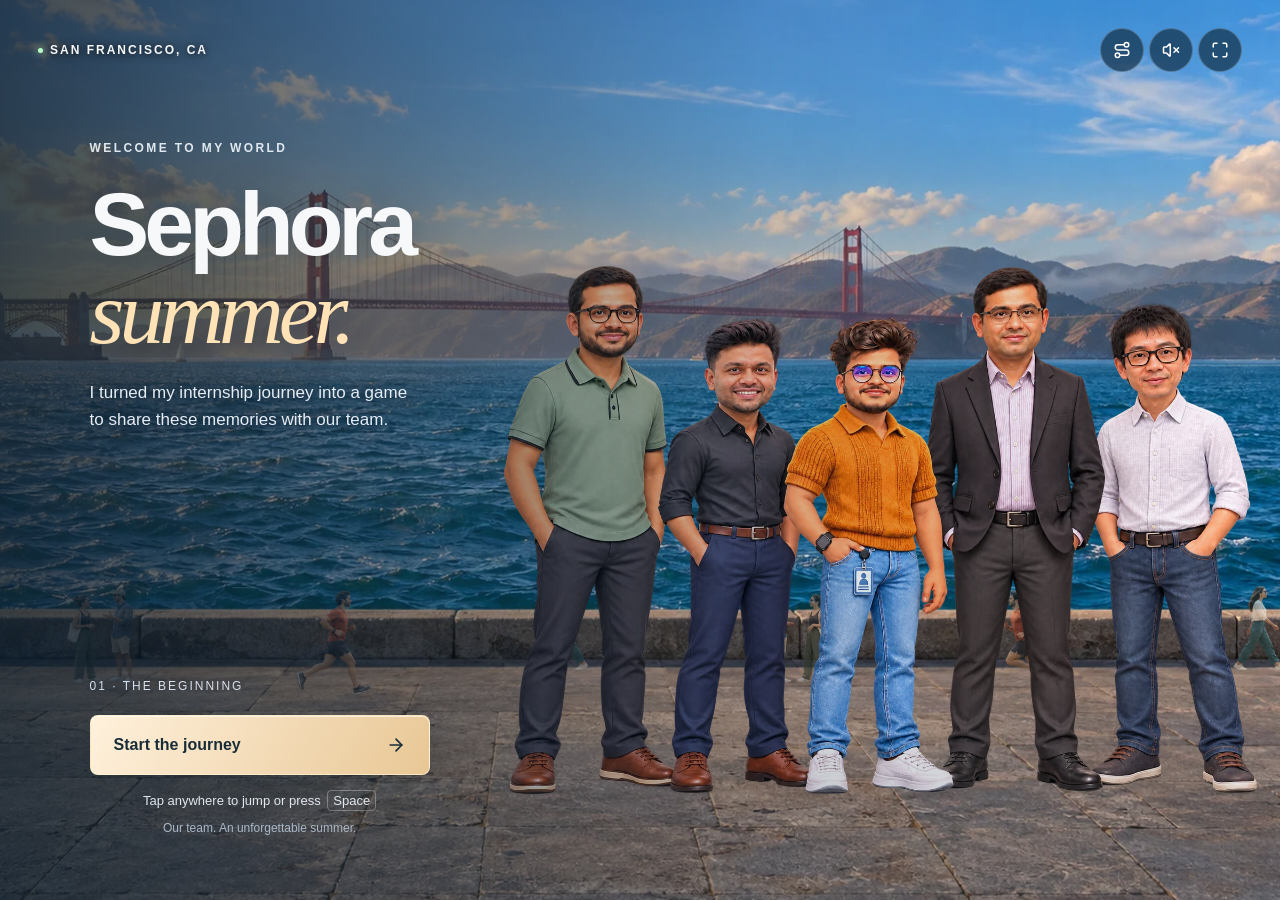
==== summer-game/index.html @ 3979afa3 "Publish cache-safe GitHub Pages game bundles" ====
<!doctype html>
<html lang="en">
  <head>
    <meta charset="UTF-8" />
    <meta name="viewport" content="width=device-width, initial-scale=1, viewport-fit=cover" />
    <meta name="theme-color" content="#081320" />
    <meta name="description" content="My Sephora summer internship journey, as a game." />
    <title>My Sephora Summer | Sanjai</title>
    <script type="module" crossorigin src="/summer-game/_assets/index-pages-v2.js"></script>
    <link rel="stylesheet" crossorigin href="/summer-game/_assets/index-DKiF6QjS.css">
  </head>
  <body>
    <div id="root"></div>
  </body>
</html>
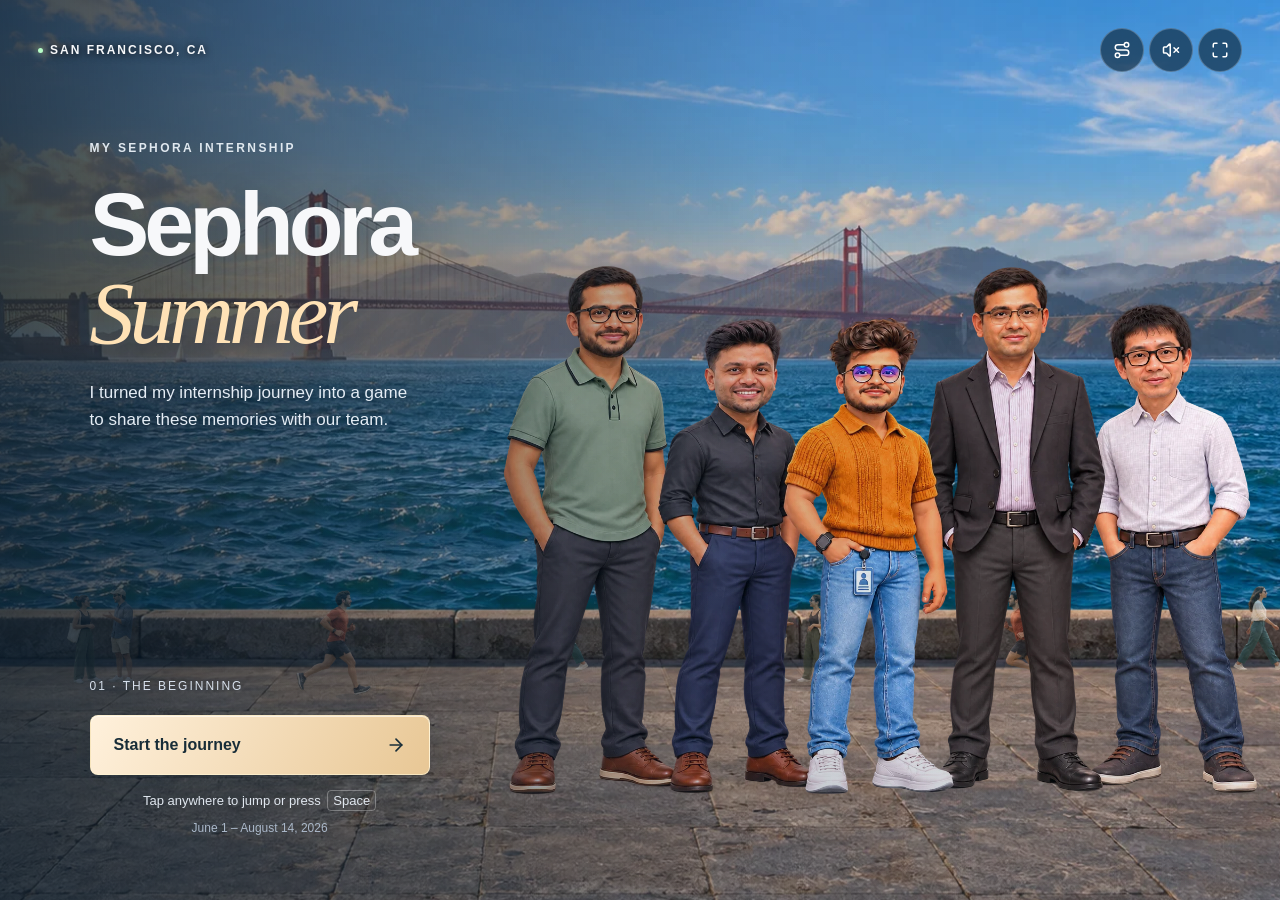
==== commit 63d4cbc2: "Refine internship narrative and dialogue for team presentation" ====
--- a/summer-game/index.html
+++ b/summer-game/index.html
@@ -6,8 +6,8 @@
     <meta name="theme-color" content="#081320" />
     <meta name="description" content="My Sephora summer internship journey, as a game." />
     <title>My Sephora Summer | Sanjai</title>
-    <script type="module" crossorigin src="/summer-game/_assets/index-pages-v2.js"></script>
-    <link rel="stylesheet" crossorigin href="/summer-game/_assets/index-DKiF6QjS.css">
+    <script type="module" crossorigin src="/summer-game/_assets/index-CXpyNs8L.js"></script>
+    <link rel="stylesheet" crossorigin href="/summer-game/_assets/index-D6ruwdI5.css">
   </head>
   <body>
     <div id="root"></div>
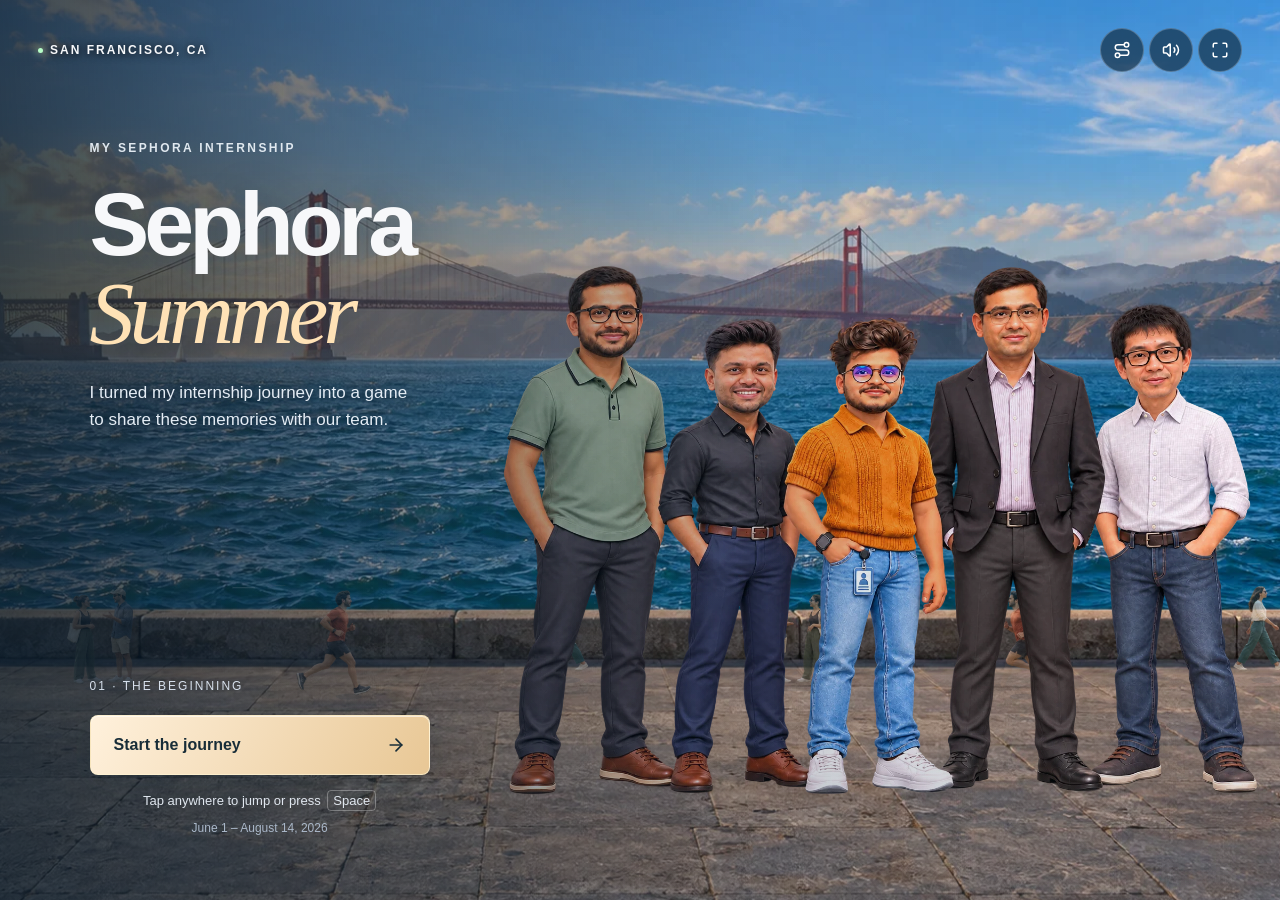
==== commit dfb80c4f: "Add continuous original instrumental background music" ====
--- a/summer-game/index.html
+++ b/summer-game/index.html
@@ -6,8 +6,8 @@
     <meta name="theme-color" content="#081320" />
     <meta name="description" content="My Sephora summer internship journey, as a game." />
     <title>My Sephora Summer | Sanjai</title>
-    <script type="module" crossorigin src="/summer-game/_assets/index-CXpyNs8L.js"></script>
-    <link rel="stylesheet" crossorigin href="/summer-game/_assets/index-D6ruwdI5.css">
+    <script type="module" crossorigin src="/summer-game/_assets/index-fqNBMBrJ.js"></script>
+    <link rel="stylesheet" crossorigin href="/summer-game/_assets/index-Bhte5MnU.css">
   </head>
   <body>
     <div id="root"></div>
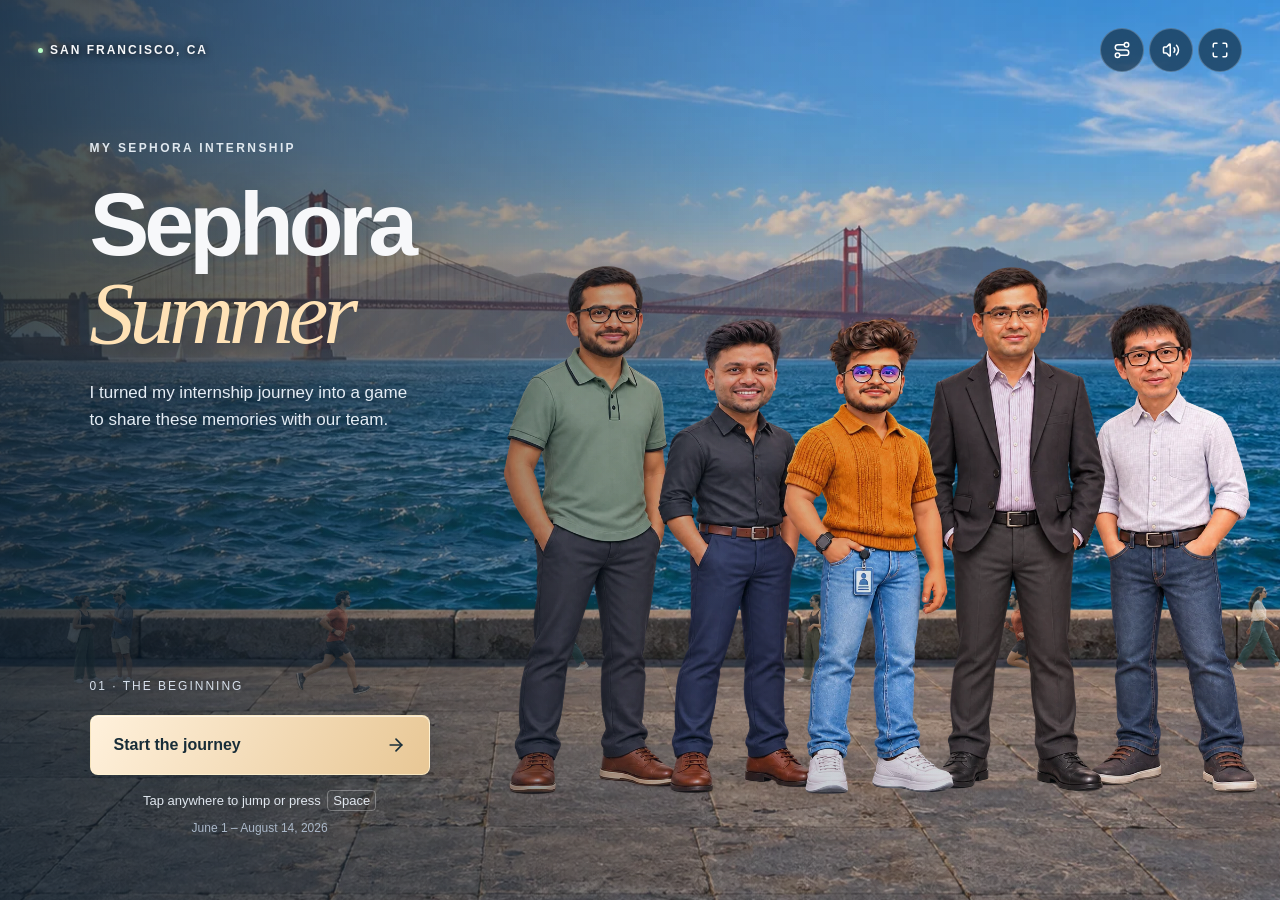
==== commit b280b6c4: "Use final two minutes of supplied soundtrack throughout game" ====
--- a/summer-game/index.html
+++ b/summer-game/index.html
@@ -6,8 +6,8 @@
     <meta name="theme-color" content="#081320" />
     <meta name="description" content="My Sephora summer internship journey, as a game." />
     <title>My Sephora Summer | Sanjai</title>
-    <script type="module" crossorigin src="/summer-game/_assets/index-fqNBMBrJ.js"></script>
-    <link rel="stylesheet" crossorigin href="/summer-game/_assets/index-Bhte5MnU.css">
+    <script type="module" crossorigin src="/summer-game/_assets/index-mLFIqXoE.js"></script>
+    <link rel="stylesheet" crossorigin href="/summer-game/_assets/index-D6ruwdI5.css">
   </head>
   <body>
     <div id="root"></div>
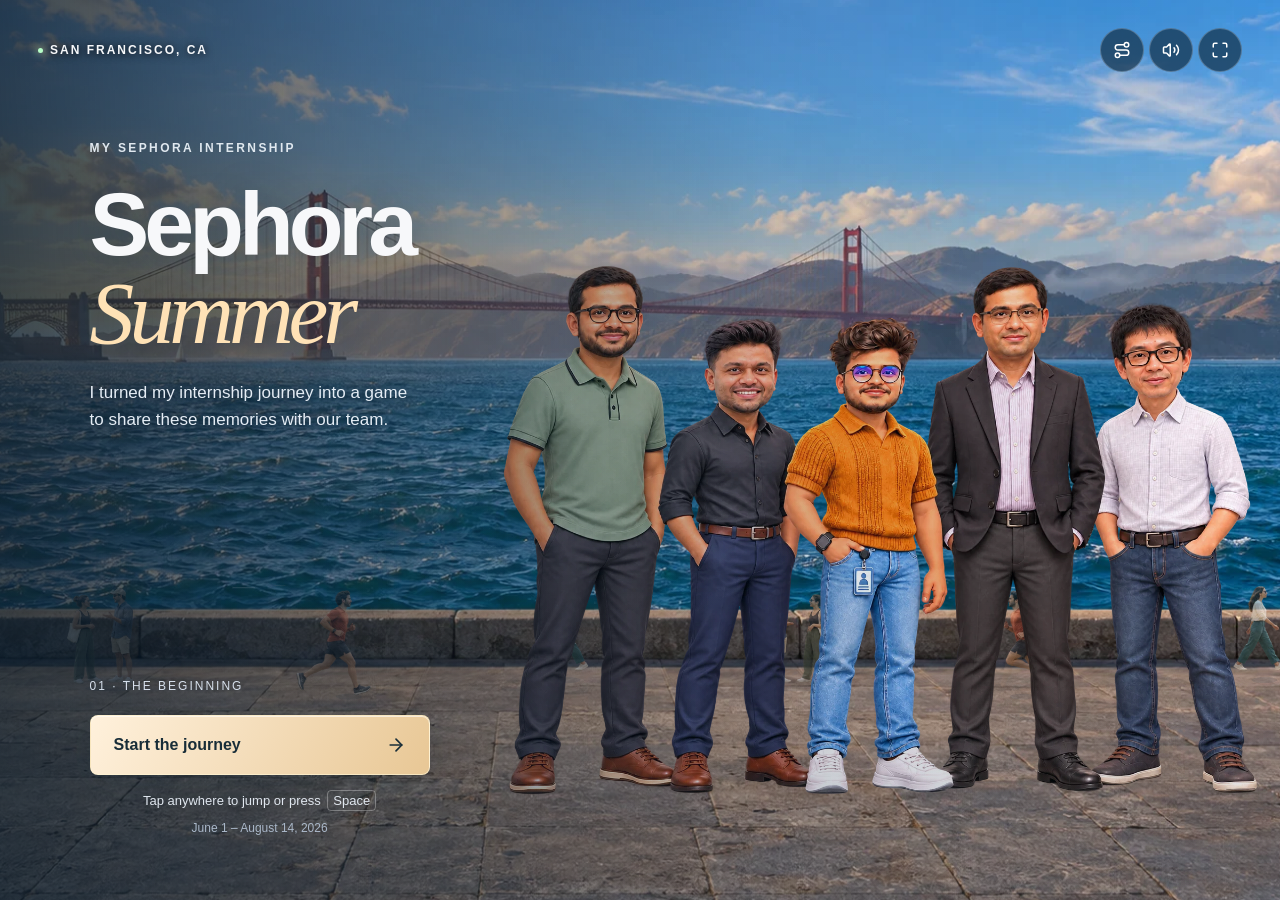
==== commit 30aa4a4a: "Start game music on load and link mute control" ====
--- a/summer-game/index.html
+++ b/summer-game/index.html
@@ -6,10 +6,11 @@
     <meta name="theme-color" content="#081320" />
     <meta name="description" content="My Sephora summer internship journey, as a game." />
     <title>My Sephora Summer | Sanjai</title>
-    <script type="module" crossorigin src="/summer-game/_assets/index-mLFIqXoE.js"></script>
+    <script type="module" crossorigin src="/summer-game/_assets/index-Dhfk6_qK.js"></script>
     <link rel="stylesheet" crossorigin href="/summer-game/_assets/index-D6ruwdI5.css">
   </head>
   <body>
     <div id="root"></div>
+    <script src="/summer-game/_assets/music-autoplay.js"></script>
   </body>
 </html>
